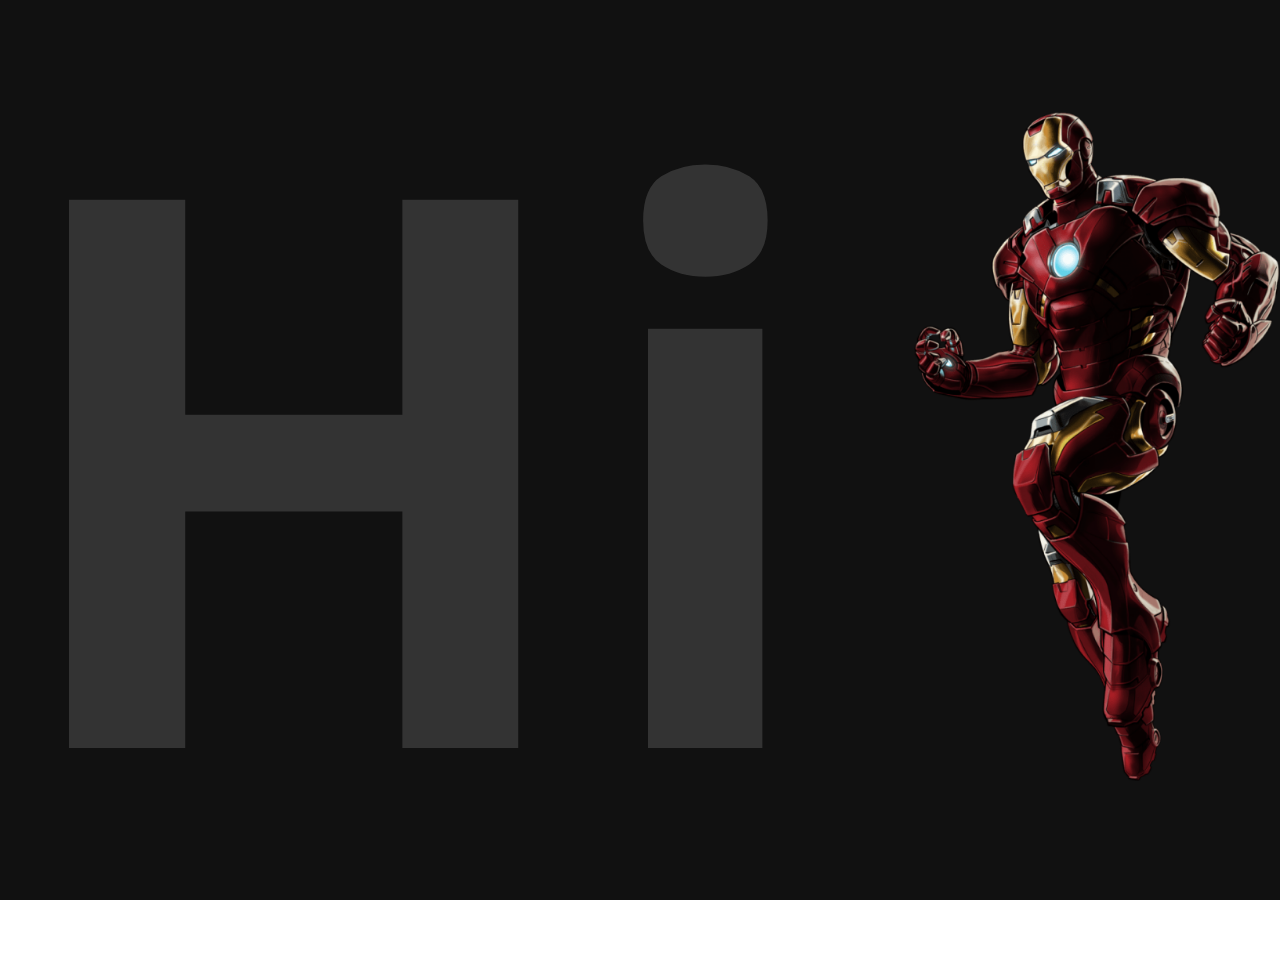
==== parallax/index.html @ 387cafd4 "initial commit , static iron and hi" ====
<!DOCTYPE html>
<html lang="en">
  <head>
    <meta charset="UTF-8" />
    <meta http-equiv="X-UA-Compatible" content="IE=edge" />
    <meta name="viewport" content="width=device-width, initial-scale=1.0" />
    <title>Parallax</title>
    <link rel="stylesheet" href="style.css" />
    <link rel="preconnect" href="https://fonts.googleapis.com" />
    <link rel="preconnect" href="https://fonts.gstatic.com" crossorigin />
    <link rel="preconnect" href="https://fonts.googleapis.com" />
    <link rel="preconnect" href="https://fonts.gstatic.com" crossorigin />
    <link
      href="https://fonts.googleapis.com/css2?family=Satisfy&display=swap"
      rel="stylesheet"
    />
    <link
      href="https://fonts.googleapis.com/css2?family=Open+Sans:wght@300;400;700&display=swap"
      rel="stylesheet"
    />
    <link
      href="https://fonts.googleapis.com/css2?family=Patrick+Hand&display=swap"
      rel="stylesheet"
    />
    <link
      href="https://fonts.googleapis.com/css2?family=Secular+One&display=swap"
      rel="stylesheet"
    />
  </head>
  <body>
    <div class="container">
      <div class="intro">
        <div class="hero">
          <div class="hero-txt-container">
            <h1 class="hero-txt">Hi</h1>
          </div>
          <div class="hero-img-container">
            <img src="./img/hero-iron.png" alt="" class="hero-img" />
          </div>
        </div>
      </div>
      <div class="slide1"></div>
      <div class="slide2"></div>
    </div>
    <script src="scriptl.js"></script>
  </body>
</html>
---- parallax/style.css ----
* {
  margin: 0;
  padding: 0;
  font-family: "Secular One", sans-serif;
}
.hero {
  height: 100vh;
  display: flex;
  align-items: center;
  justify-content: space-around;
}
.hero-txt-container {
  flex: 2.5;
  cursor: default;
}
.hero-img-container {
  flex: 1;
}
.hero-img {
  width: 100%;
}
.hero-txt {
  color: #333;
  font-size: 60vw;
  font-family: "Open Sans", sans-serif;
}
.container {
  background-color: #111;
}
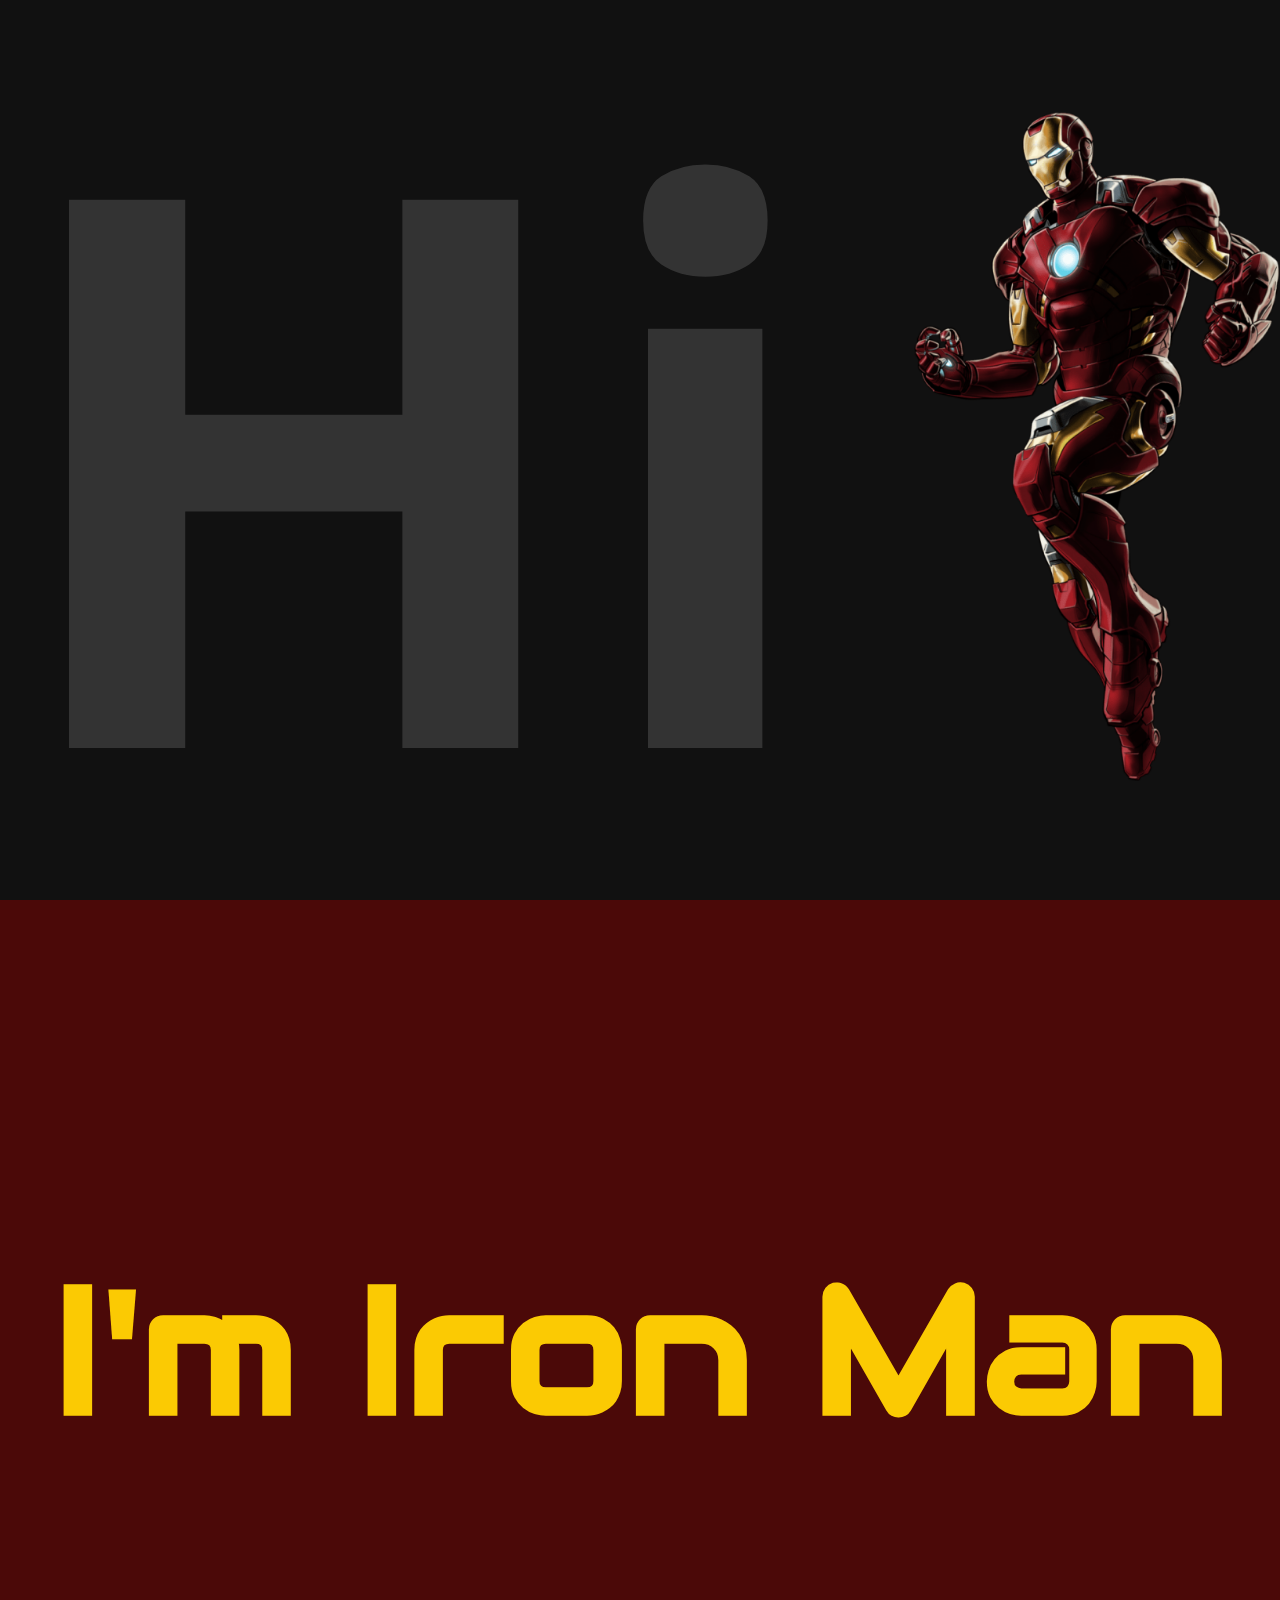
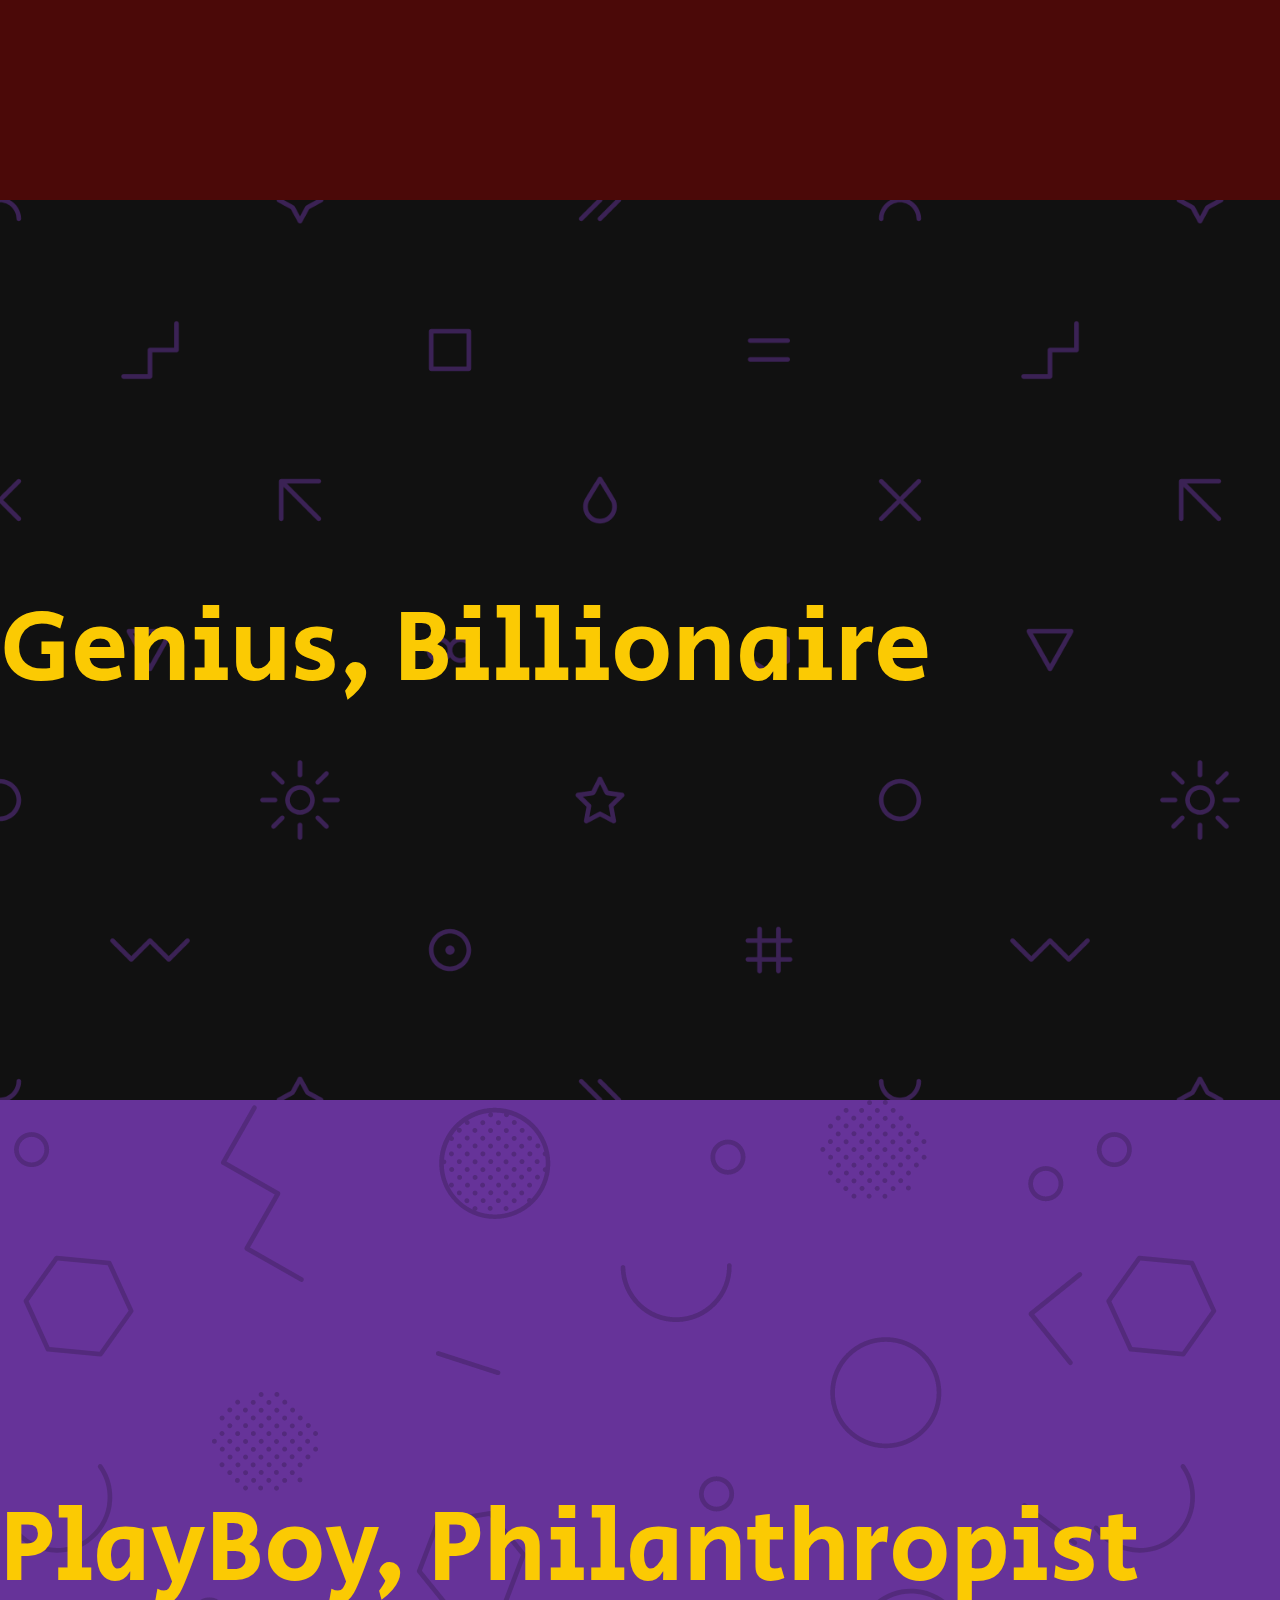
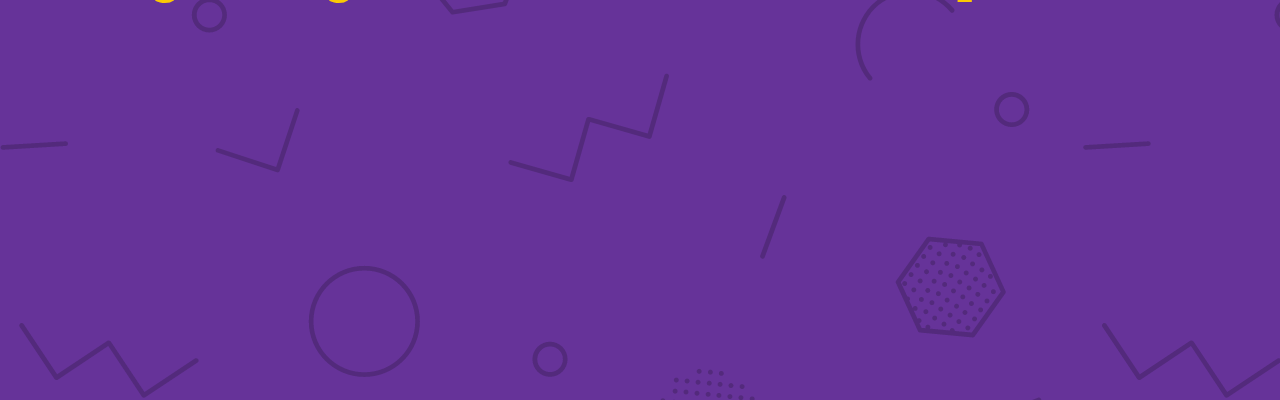
==== commit 76796d21: "Parllax effects" ====
--- a/parallax/index.html
+++ b/parallax/index.html
@@ -12,6 +12,18 @@
     <link rel="preconnect" href="https://fonts.gstatic.com" crossorigin />
     <link
       href="https://fonts.googleapis.com/css2?family=Satisfy&display=swap"
+      rel="stylesheet"
+    />
+    <link
+      href="https://fonts.googleapis.com/css2?family=Audiowide&display=swap"
+      rel="stylesheet"
+    />
+    <link
+      href="https://fonts.googleapis.com/css2?family=Electrolize&family=Rubik+Glitch&display=swap"
+      rel="stylesheet"
+    />
+    <link
+      href="https://fonts.googleapis.com/css2?family=Electrolize&display=swap"
       rel="stylesheet"
     />
     <link
@@ -39,7 +51,16 @@
           </div>
         </div>
       </div>
-      <div class="slide1"></div>
+      <div class="name-container">
+        <h2 class="name">I'm Iron Man</h2>
+        <!-- Genius, Billionaire, Playboy, Philanthropist -->
+      </div>
+      <div class="title-container dark">
+        <div class="title">Genius, Billionaire</div>
+      </div>
+      <div class="title-container light">
+        <div class="title">PlayBoy, Philanthropist</div>
+      </div>
       <div class="slide2"></div>
     </div>
     <script src="scriptl.js"></script>
--- a/parallax/style.css
+++ b/parallax/style.css
@@ -18,6 +18,18 @@
 }
 .hero-img {
   width: 100%;
+  animation: fly 5s infinite;
+}
+@keyframes fly {
+  0% {
+    transform: translateY(0);
+  }
+  45% {
+    transform: translateY(-26px);
+  }
+  100% {
+    transform: translateY(0);
+  }
 }
 .hero-txt {
   color: #333;
@@ -27,3 +39,34 @@
 .container {
   background-color: #111;
 }
+.name-container {
+  overflow: hidden;
+  height: 100vh;
+  background-color: #4b0908;
+}
+.name {
+  color: #fbca03;
+  cursor: default;
+  font-family: "Audiowide", cursive;
+  font-size: 20vh;
+  text-align: center;
+  line-height: 100vh;
+  transition: all ease;
+}
+.title-container {
+  height: 100vh;
+  /* background-color: black; */
+}
+.dark {
+  background: url("./img/bg1.png");
+  background-size: cover;
+}
+.light {
+  background: rebeccapurple url("./img/bg2.png");
+}
+.title {
+  font-size: 8vw;
+  color: #fbca03;
+  line-height: 100vh;
+  cursor: default;
+}
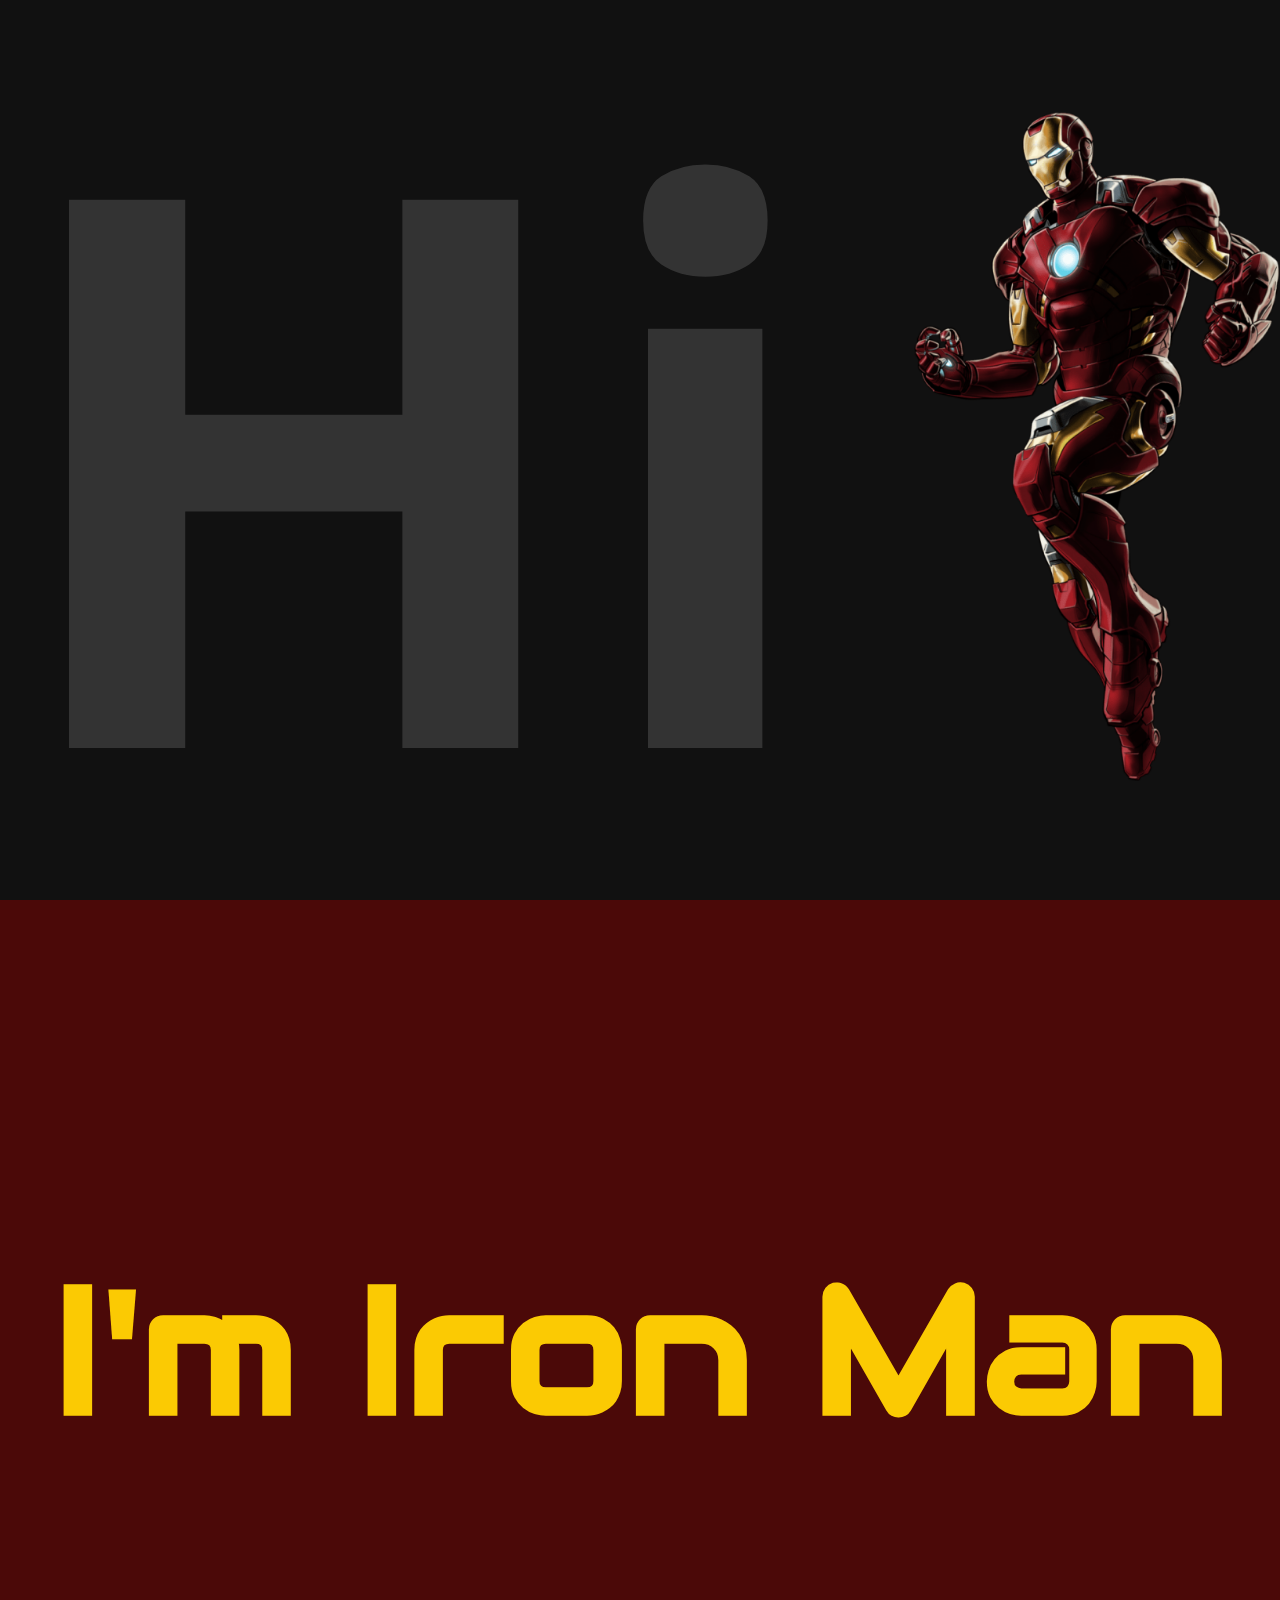
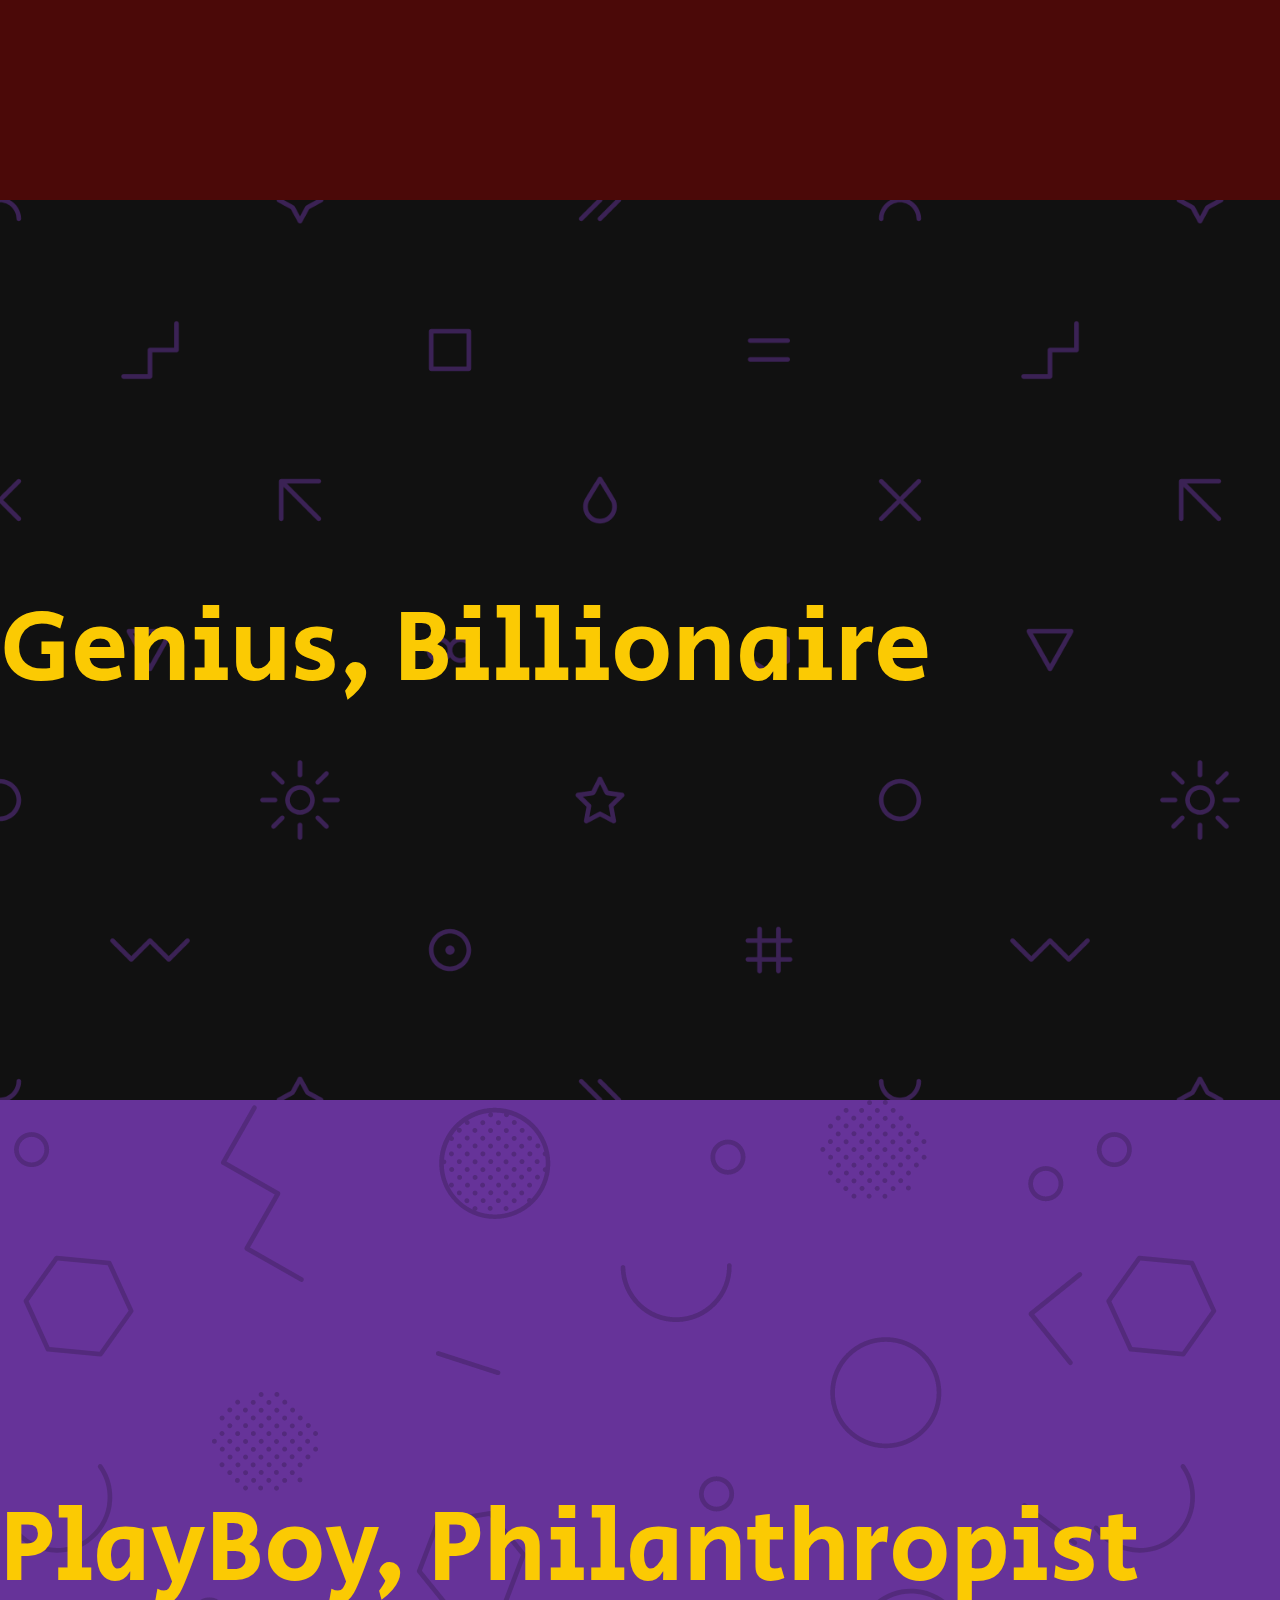
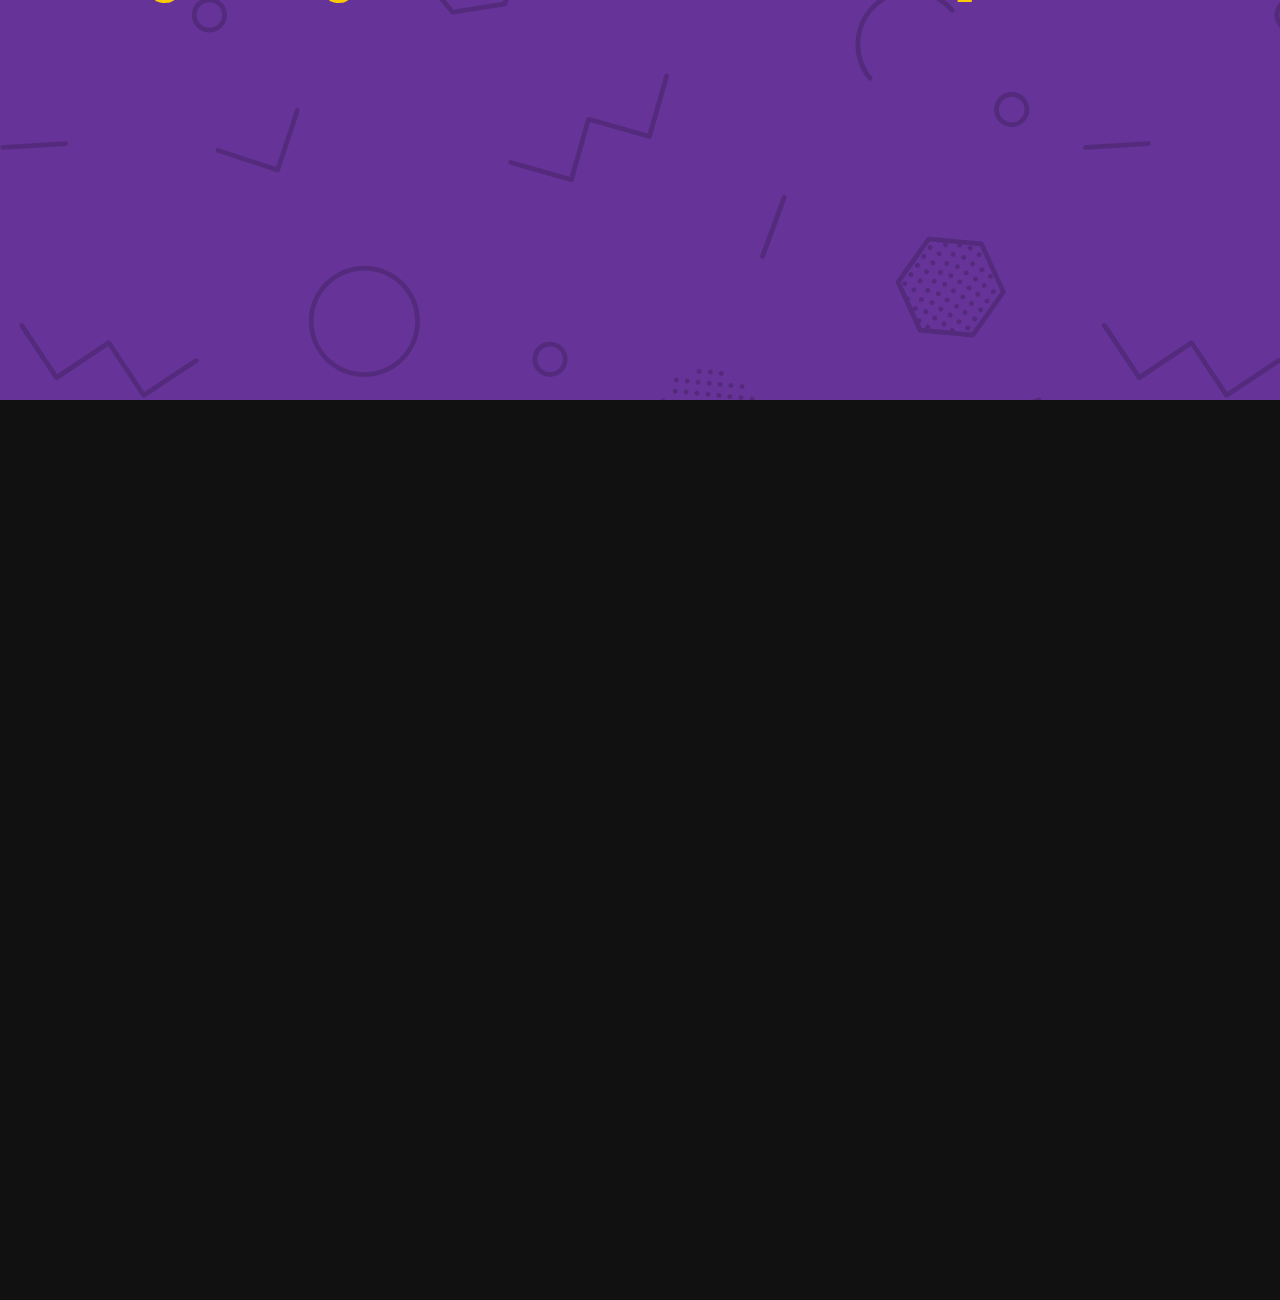
==== commit d33e14be: "last commit of 23 nov" ====
--- a/parallax/index.html
+++ b/parallax/index.html
@@ -61,7 +61,7 @@
       <div class="title-container light">
         <div class="title">PlayBoy, Philanthropist</div>
       </div>
-      <div class="slide2"></div>
+      <div class="title-container"></div>
     </div>
     <script src="scriptl.js"></script>
   </body>
--- a/parallax/style.css
+++ b/parallax/style.css
@@ -2,6 +2,9 @@
   margin: 0;
   padding: 0;
   font-family: "Secular One", sans-serif;
+}
+html {
+  scroll-behavior: smooth;
 }
 .hero {
   height: 100vh;
@@ -55,6 +58,7 @@
 }
 .title-container {
   height: 100vh;
+  overflow: hidden;
   /* background-color: black; */
 }
 .dark {
@@ -70,3 +74,15 @@
   line-height: 100vh;
   cursor: default;
 }
+.slides {
+  height: 100vh;
+  width: 100%;
+}
+.slide-img {
+  position: relative;
+  right: 0px;
+  bottom: 0px;
+}
+.slides2 {
+  background-color: lightblue;
+}
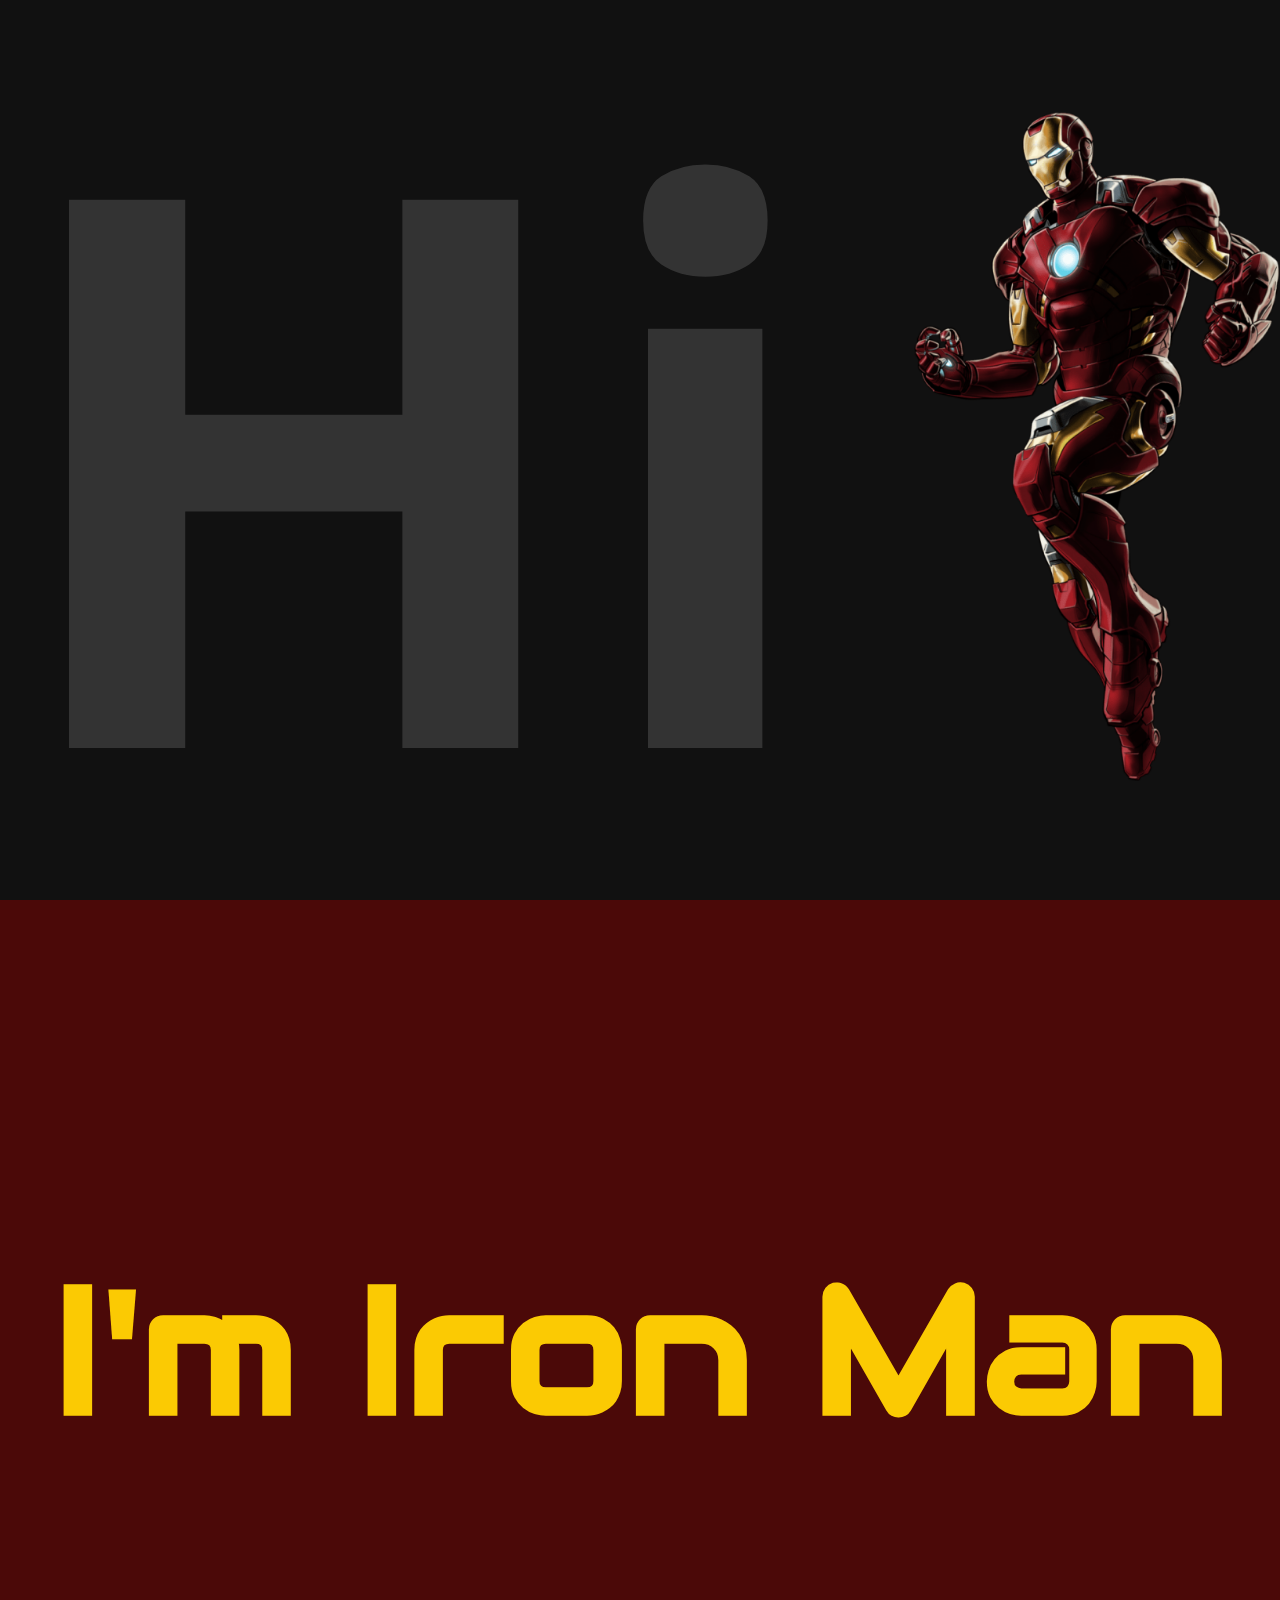
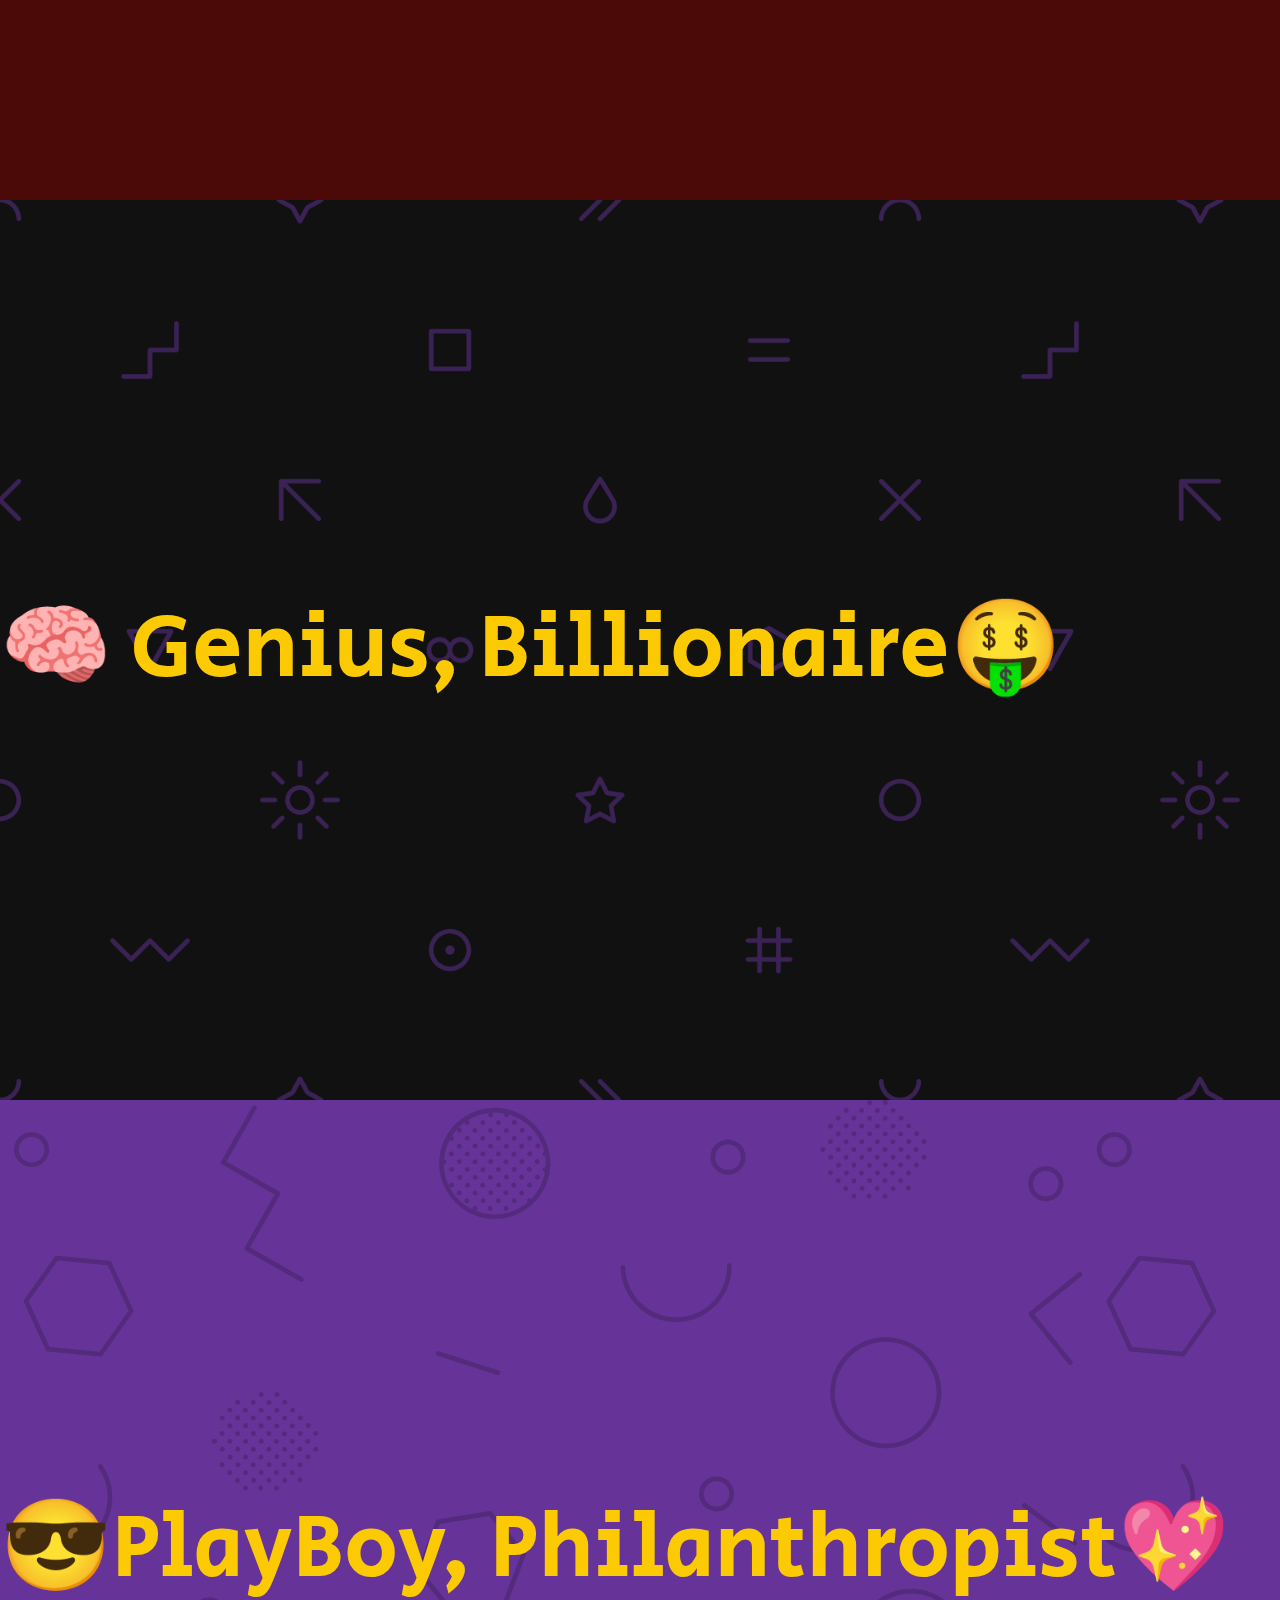
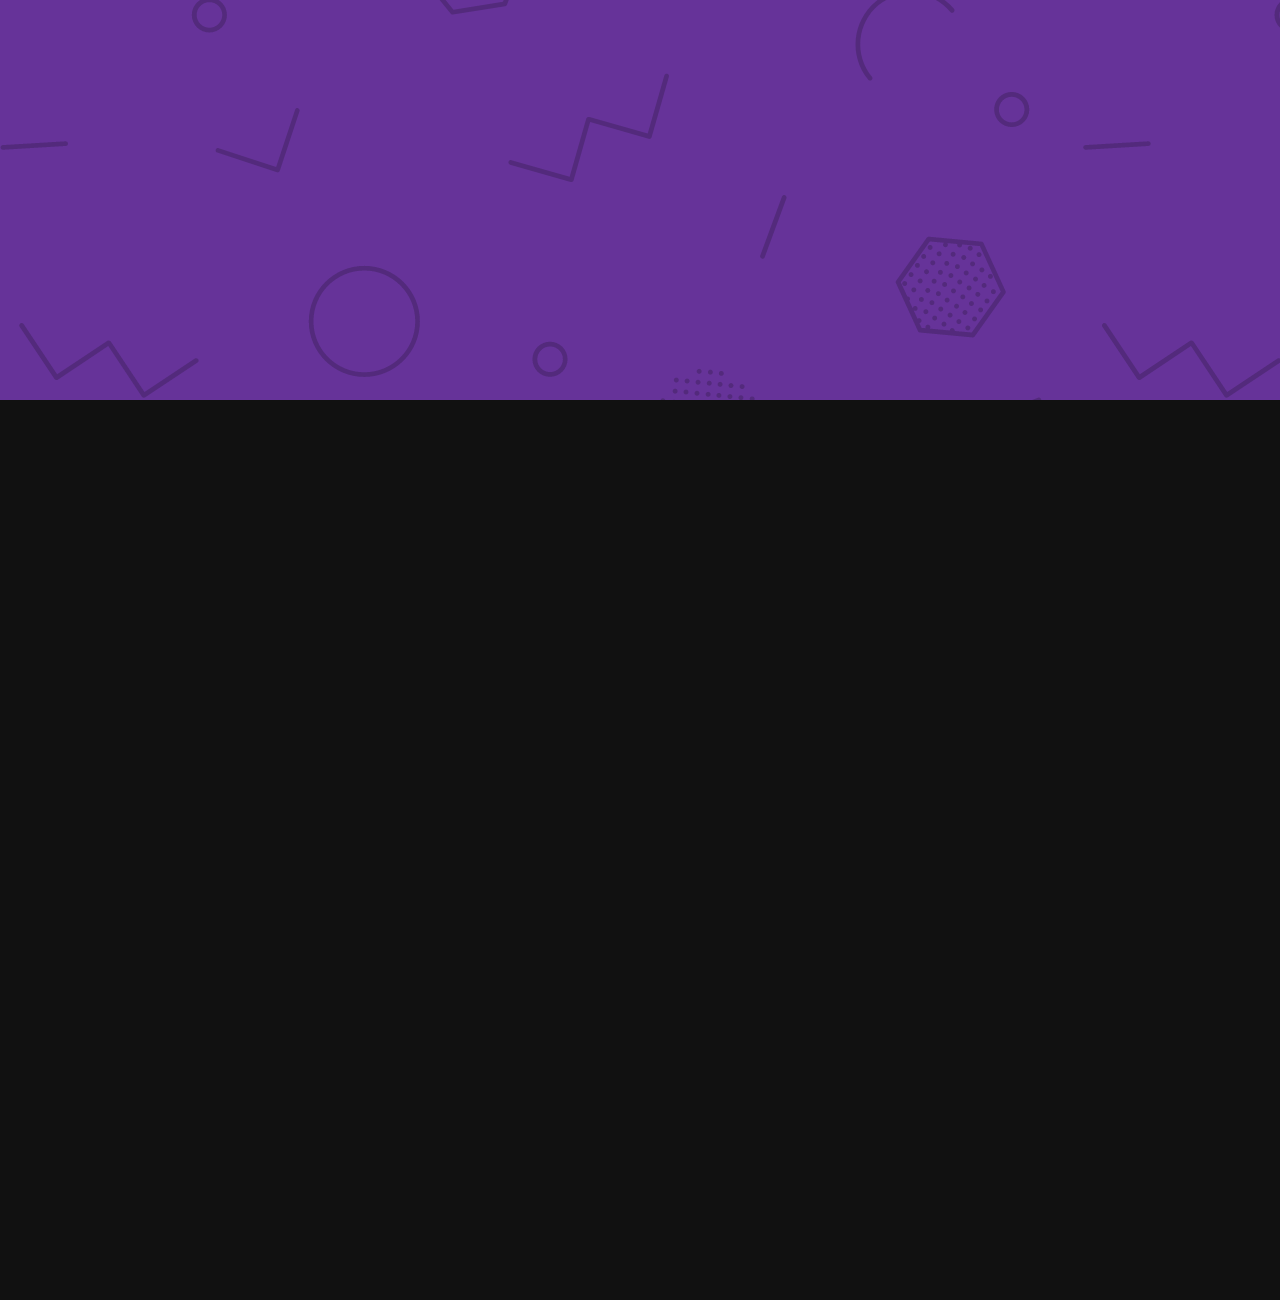
==== commit 4d720224: "added emojis" ====
--- a/parallax/index.html
+++ b/parallax/index.html
@@ -56,10 +56,10 @@
         <!-- Genius, Billionaire, Playboy, Philanthropist -->
       </div>
       <div class="title-container dark">
-        <div class="title">Genius, Billionaire</div>
+        <div class="title">🧠 Genius, Billionaire🤑</div>
       </div>
       <div class="title-container light">
-        <div class="title">PlayBoy, Philanthropist</div>
+        <div class="title">😎PlayBoy, Philanthropist💖</div>
       </div>
       <div class="title-container"></div>
     </div>
--- a/parallax/style.css
+++ b/parallax/style.css
@@ -69,7 +69,7 @@
   background: rebeccapurple url("./img/bg2.png");
 }
 .title {
-  font-size: 8vw;
+  font-size: 7vw;
   color: #fbca03;
   line-height: 100vh;
   cursor: default;
